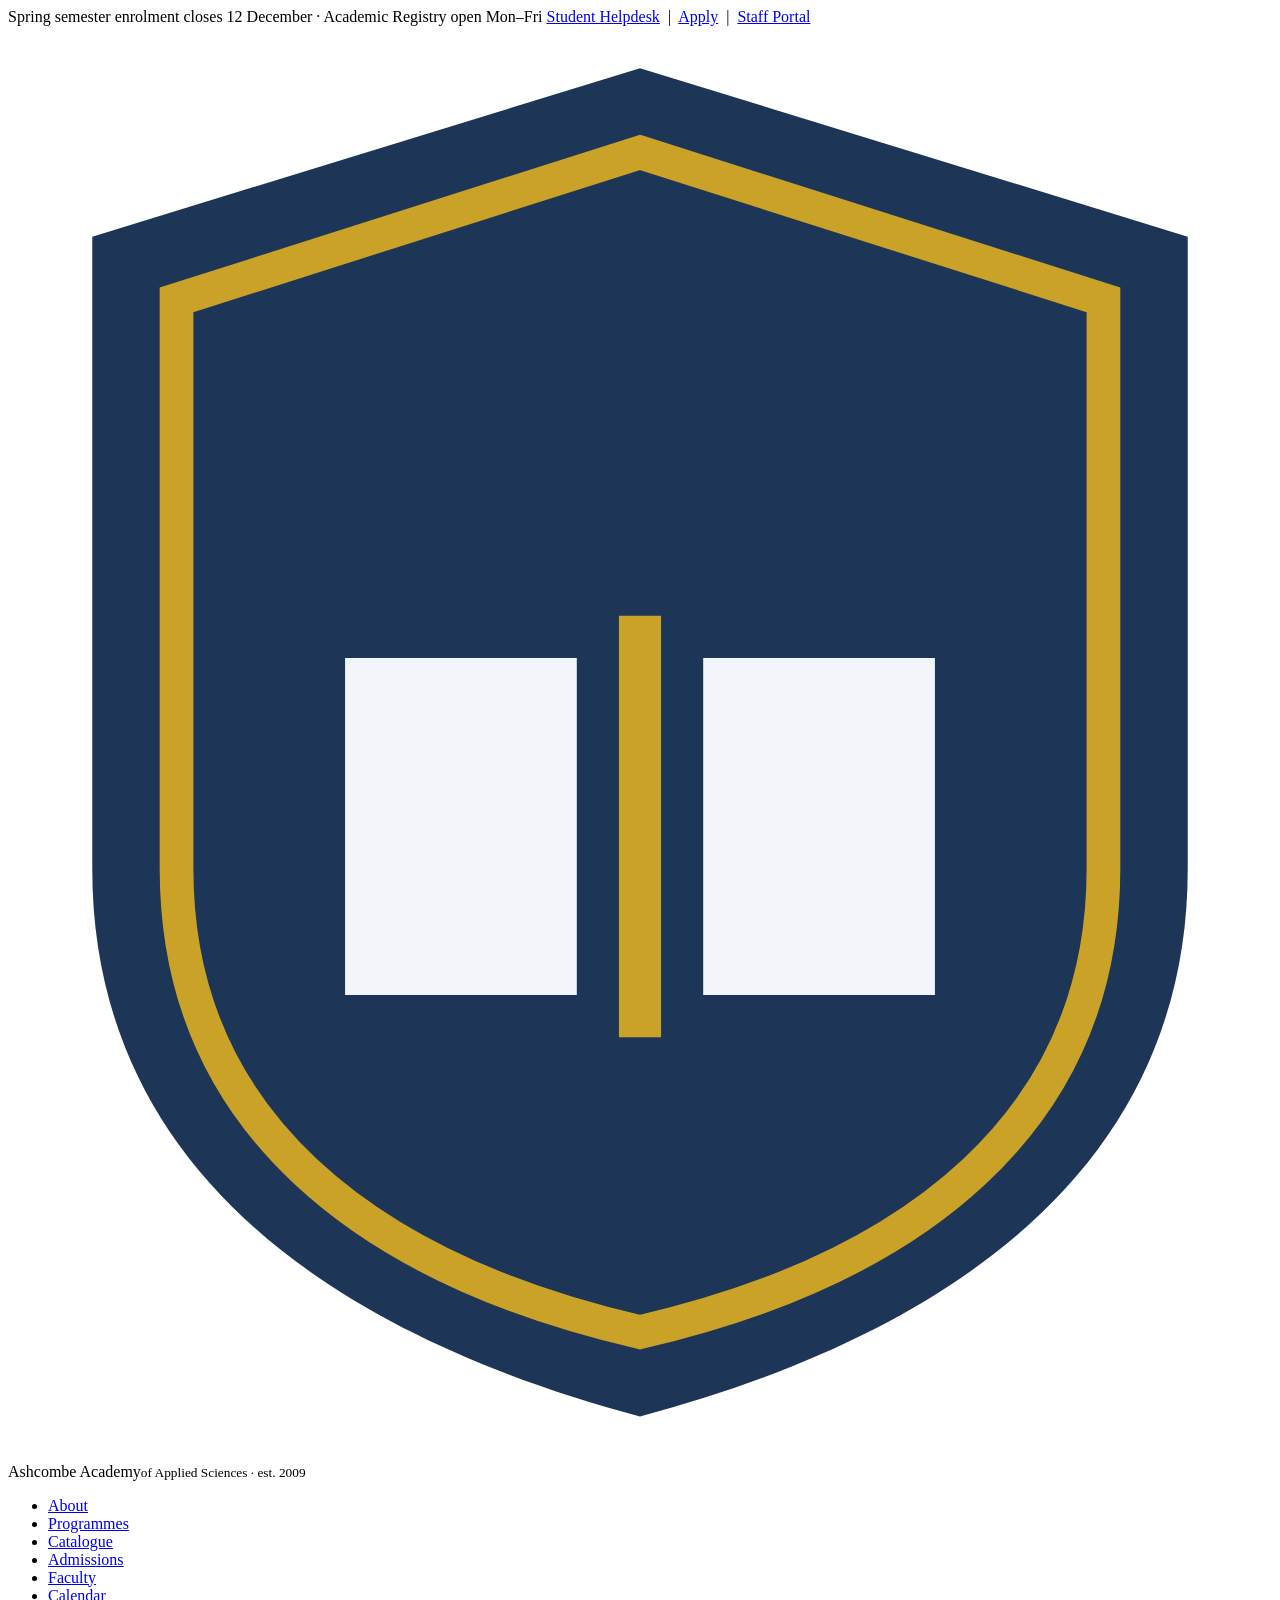
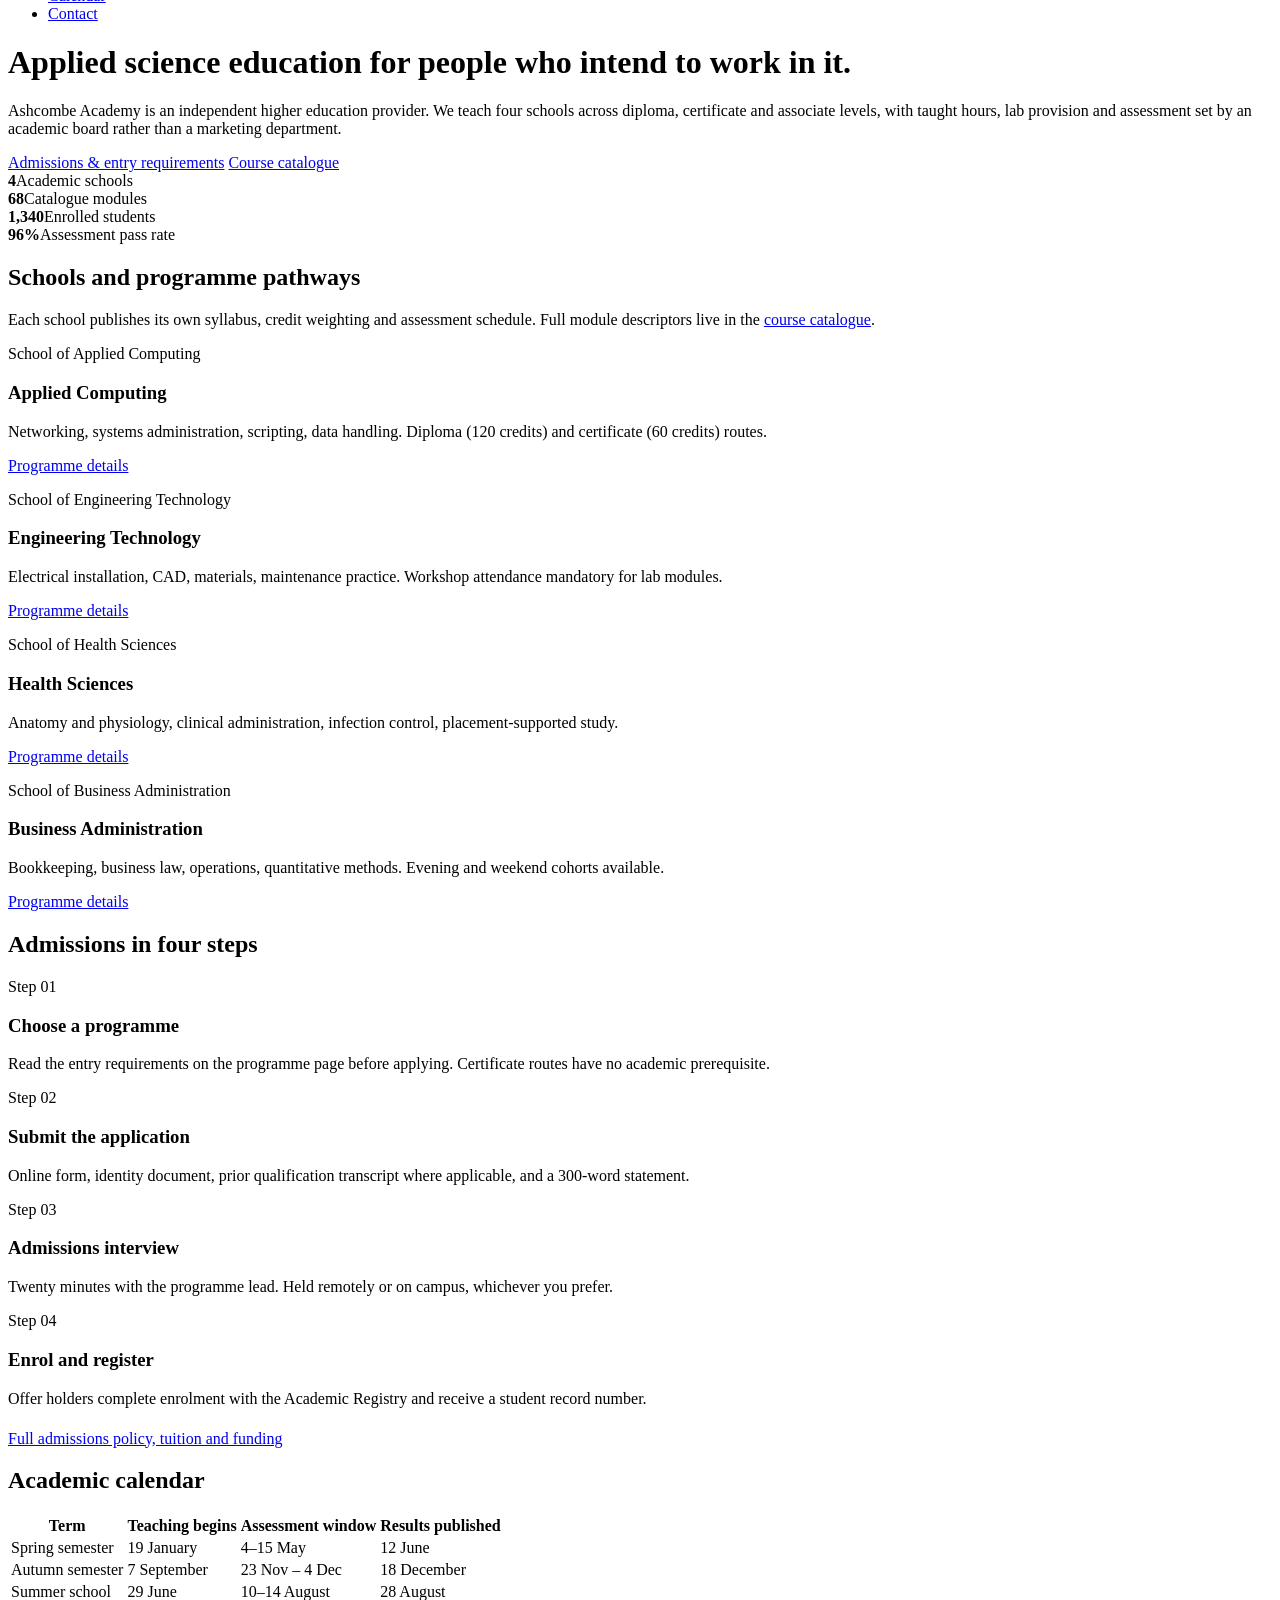
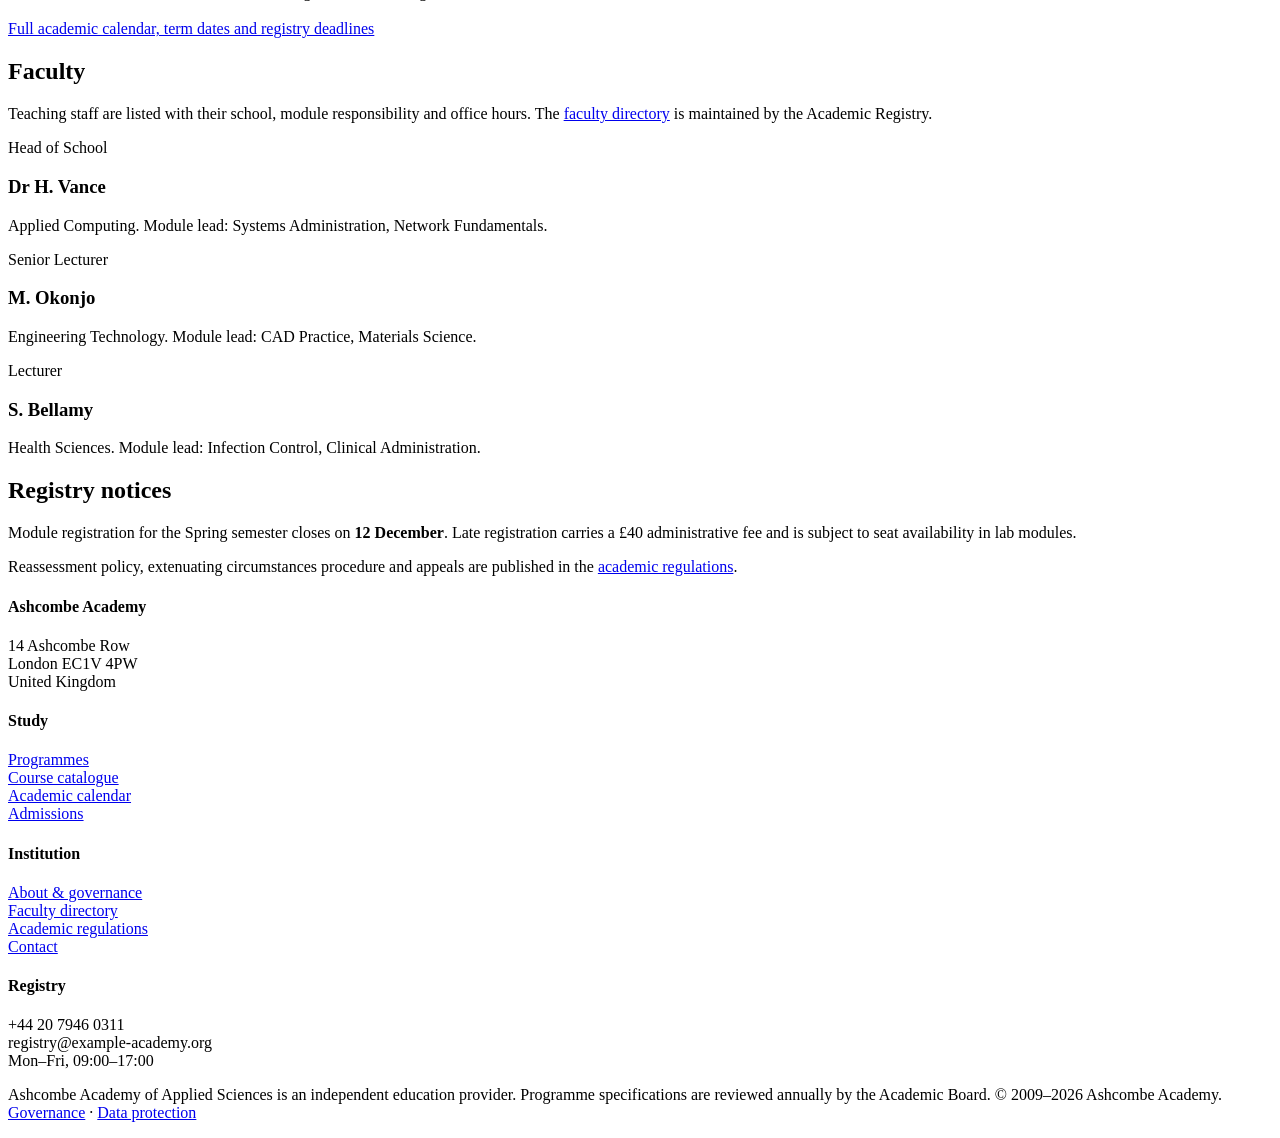
==== index.html @ 62496ec7 "Create index.html" ====
<!doctype html>
<html lang="en">
<head>
<meta charset="utf-8">
<meta name="viewport" content="width=device-width,initial-scale=1">
<title>Ashcombe Academy of Applied Sciences | Independent Higher Education &amp; Professional Study</title>
<meta name="description" content="Ashcombe Academy of Applied Sciences is an independent education provider offering accredited diploma, certificate and associate-level programmes in applied computing, engineering technology, health sciences and business administration. Admissions, academic calendar, course catalogue and faculty directory.">
<meta name="keywords" content="academy, education, higher education, admissions, curriculum, syllabus, tuition, academic calendar, course catalogue, faculty, enrolment, diploma, certificate, credit hours, registrar, students">
<meta name="robots" content="index,follow,max-image-preview:large">
<meta name="author" content="Ashcombe Academy of Applied Sciences">
<link rel="canonical" href="https://example-academy.org/">
<link rel="stylesheet" href="/style.css">
<meta property="og:type" content="website">
<meta property="og:site_name" content="Ashcombe Academy of Applied Sciences">
<meta property="og:title" content="Ashcombe Academy of Applied Sciences">
<meta property="og:description" content="Independent academy for applied sciences. Diploma, certificate and associate programmes. Admissions open for the Spring semester.">
<script type="application/ld+json">
{
  "@context":"https://schema.org",
  "@type":"CollegeOrUniversity",
  "name":"Ashcombe Academy of Applied Sciences",
  "alternateName":"Ashcombe Academy",
  "url":"https://example-academy.org/",
  "logo":"https://example-academy.org/crest.svg",
  "description":"Independent higher education academy delivering diploma, certificate and associate-level programmes in applied computing, engineering technology, health sciences and business administration.",
  "foundingDate":"2009",
  "email":"admissions@example-academy.org",
  "telephone":"+44-20-7946-0311",
  "address":{"@type":"PostalAddress","streetAddress":"14 Ashcombe Row","addressLocality":"London","postalCode":"EC1V 4PW","addressCountry":"GB"},
  "sameAs":["https://www.ed.gov/","https://eric.ed.gov/"],
  "department":[
    {"@type":"EducationalOrganization","name":"School of Applied Computing"},
    {"@type":"EducationalOrganization","name":"School of Engineering Technology"},
    {"@type":"EducationalOrganization","name":"School of Health Sciences"},
    {"@type":"EducationalOrganization","name":"School of Business Administration"}
  ]
}
</script>
</head>
<body>

<div class="topbar"><div class="wrap">
  <span>Spring semester enrolment closes 12 December &middot; Academic Registry open Mon–Fri</span>
  <span><a href="/contact/">Student Helpdesk</a> &nbsp;|&nbsp; <a href="/admissions/">Apply</a> &nbsp;|&nbsp; <a href="/faculty/">Staff Portal</a></span>
</div></div>

<header class="site"><div class="wrap">
  <svg class="crest" viewBox="0 0 60 68" aria-label="Ashcombe Academy crest">
    <path d="M30 2 56 10v30c0 14-11 22-26 26C15 62 4 54 4 40V10Z" fill="#1d3557"/>
    <path d="M30 6 52 13v27c0 12-9 19-22 22C17 59 8 52 8 40V13Z" fill="none" stroke="#c9a227" stroke-width="1.6"/>
    <path d="M16 30h11v16H16zM33 30h11v16H33z" fill="#f2f5f9"/>
    <path d="M30 28v20" stroke="#c9a227" stroke-width="2"/>
  </svg>
  <div class="wordmark">Ashcombe Academy<small>of Applied Sciences &middot; est. 2009</small></div>
  <nav class="main"><ul>
    <li><a href="/about/">About</a></li>
    <li><a href="/programs/">Programmes</a></li>
    <li><a href="/catalog/">Catalogue</a></li>
    <li><a href="/admissions/">Admissions</a></li>
    <li><a href="/faculty/">Faculty</a></li>
    <li><a href="/calendar/">Calendar</a></li>
    <li><a href="/contact/">Contact</a></li>
  </ul></nav>
</div></header>

<div class="hero"><div class="wrap">
  <h1>Applied science education for people who intend to work in it.</h1>
  <p>Ashcombe Academy is an independent higher education provider. We teach four schools across diploma, certificate and associate levels, with taught hours, lab provision and assessment set by an academic board rather than a marketing department.</p>
  <a class="btn" href="/admissions/">Admissions &amp; entry requirements</a>
  <a class="btn alt" href="/catalog/">Course catalogue</a>
</div></div>

<div class="wrap"><div class="stats">
  <div class="stat"><b>4</b><span>Academic schools</span></div>
  <div class="stat"><b>68</b><span>Catalogue modules</span></div>
  <div class="stat"><b>1,340</b><span>Enrolled students</span></div>
  <div class="stat"><b>96%</b><span>Assessment pass rate</span></div>
</div></div>

<section><div class="wrap">
  <h2>Schools and programme pathways</h2>
  <p>Each school publishes its own syllabus, credit weighting and assessment schedule. Full module descriptors live in the <a href="/catalog/">course catalogue</a>.</p>
  <div class="grid">
    <article class="card"><div class="meta">School of Applied Computing</div><h3>Applied Computing</h3>
      <p>Networking, systems administration, scripting, data handling. Diploma (120 credits) and certificate (60 credits) routes.</p>
      <p><a href="/programs/#computing">Programme details</a></p></article>
    <article class="card"><div class="meta">School of Engineering Technology</div><h3>Engineering Technology</h3>
      <p>Electrical installation, CAD, materials, maintenance practice. Workshop attendance mandatory for lab modules.</p>
      <p><a href="/programs/#engineering">Programme details</a></p></article>
    <article class="card"><div class="meta">School of Health Sciences</div><h3>Health Sciences</h3>
      <p>Anatomy and physiology, clinical administration, infection control, placement-supported study.</p>
      <p><a href="/programs/#health">Programme details</a></p></article>
    <article class="card"><div class="meta">School of Business Administration</div><h3>Business Administration</h3>
      <p>Bookkeeping, business law, operations, quantitative methods. Evening and weekend cohorts available.</p>
      <p><a href="/programs/#business">Programme details</a></p></article>
  </div>
</div></section>

<section><div class="wrap">
  <h2>Admissions in four steps</h2>
  <div class="grid">
    <div class="card"><div class="meta">Step 01</div><h3>Choose a programme</h3><p>Read the entry requirements on the programme page before applying. Certificate routes have no academic prerequisite.</p></div>
    <div class="card"><div class="meta">Step 02</div><h3>Submit the application</h3><p>Online form, identity document, prior qualification transcript where applicable, and a 300-word statement.</p></div>
    <div class="card"><div class="meta">Step 03</div><h3>Admissions interview</h3><p>Twenty minutes with the programme lead. Held remotely or on campus, whichever you prefer.</p></div>
    <div class="card"><div class="meta">Step 04</div><h3>Enrol and register</h3><p>Offer holders complete enrolment with the Academic Registry and receive a student record number.</p></div>
  </div>
  <p style="margin-top:22px"><a href="/admissions/">Full admissions policy, tuition and funding</a></p>
</div></section>

<section><div class="wrap">
  <h2>Academic calendar</h2>
  <table>
    <tr><th>Term</th><th>Teaching begins</th><th>Assessment window</th><th>Results published</th></tr>
    <tr><td>Spring semester</td><td>19 January</td><td>4–15 May</td><td>12 June</td></tr>
    <tr><td>Autumn semester</td><td>7 September</td><td>23 Nov – 4 Dec</td><td>18 December</td></tr>
    <tr><td>Summer school</td><td>29 June</td><td>10–14 August</td><td>28 August</td></tr>
  </table>
  <p style="margin-top:16px"><a href="/calendar/">Full academic calendar, term dates and registry deadlines</a></p>
</div></section>

<section><div class="wrap">
  <h2>Faculty</h2>
  <p>Teaching staff are listed with their school, module responsibility and office hours. The <a href="/faculty/">faculty directory</a> is maintained by the Academic Registry.</p>
  <div class="grid">
    <div class="card"><div class="meta">Head of School</div><h3>Dr H. Vance</h3><p>Applied Computing. Module lead: Systems Administration, Network Fundamentals.</p></div>
    <div class="card"><div class="meta">Senior Lecturer</div><h3>M. Okonjo</h3><p>Engineering Technology. Module lead: CAD Practice, Materials Science.</p></div>
    <div class="card"><div class="meta">Lecturer</div><h3>S. Bellamy</h3><p>Health Sciences. Module lead: Infection Control, Clinical Administration.</p></div>
  </div>
</div></section>

<section><div class="wrap">
  <h2>Registry notices</h2>
  <p class="notice">Module registration for the Spring semester closes on <strong>12 December</strong>. Late registration carries a £40 administrative fee and is subject to seat availability in lab modules.</p>
  <p style="margin-top:16px">Reassessment policy, extenuating circumstances procedure and appeals are published in the <a href="/about/#regulations">academic regulations</a>.</p>
</div></section>

<footer><div class="wrap">
  <div class="cols">
    <div><h4>Ashcombe Academy</h4><p>14 Ashcombe Row<br>London EC1V 4PW<br>United Kingdom</p></div>
    <div><h4>Study</h4><p><a href="/programs/">Programmes</a><br><a href="/catalog/">Course catalogue</a><br><a href="/calendar/">Academic calendar</a><br><a href="/admissions/">Admissions</a></p></div>
    <div><h4>Institution</h4><p><a href="/about/">About &amp; governance</a><br><a href="/faculty/">Faculty directory</a><br><a href="/about/#regulations">Academic regulations</a><br><a href="/contact/">Contact</a></p></div>
    <div><h4>Registry</h4><p>+44 20 7946 0311<br>registry@example-academy.org<br>Mon–Fri, 09:00–17:00</p></div>
  </div>
  <div class="legal">
    <p>Ashcombe Academy of Applied Sciences is an independent education provider. Programme specifications are reviewed annually by the Academic Board. &copy; 2009–2026 Ashcombe Academy. <a href="/about/">Governance</a> &middot; <a href="/contact/">Data protection</a></p>
  </div>
</div></footer>
</body>
</html>
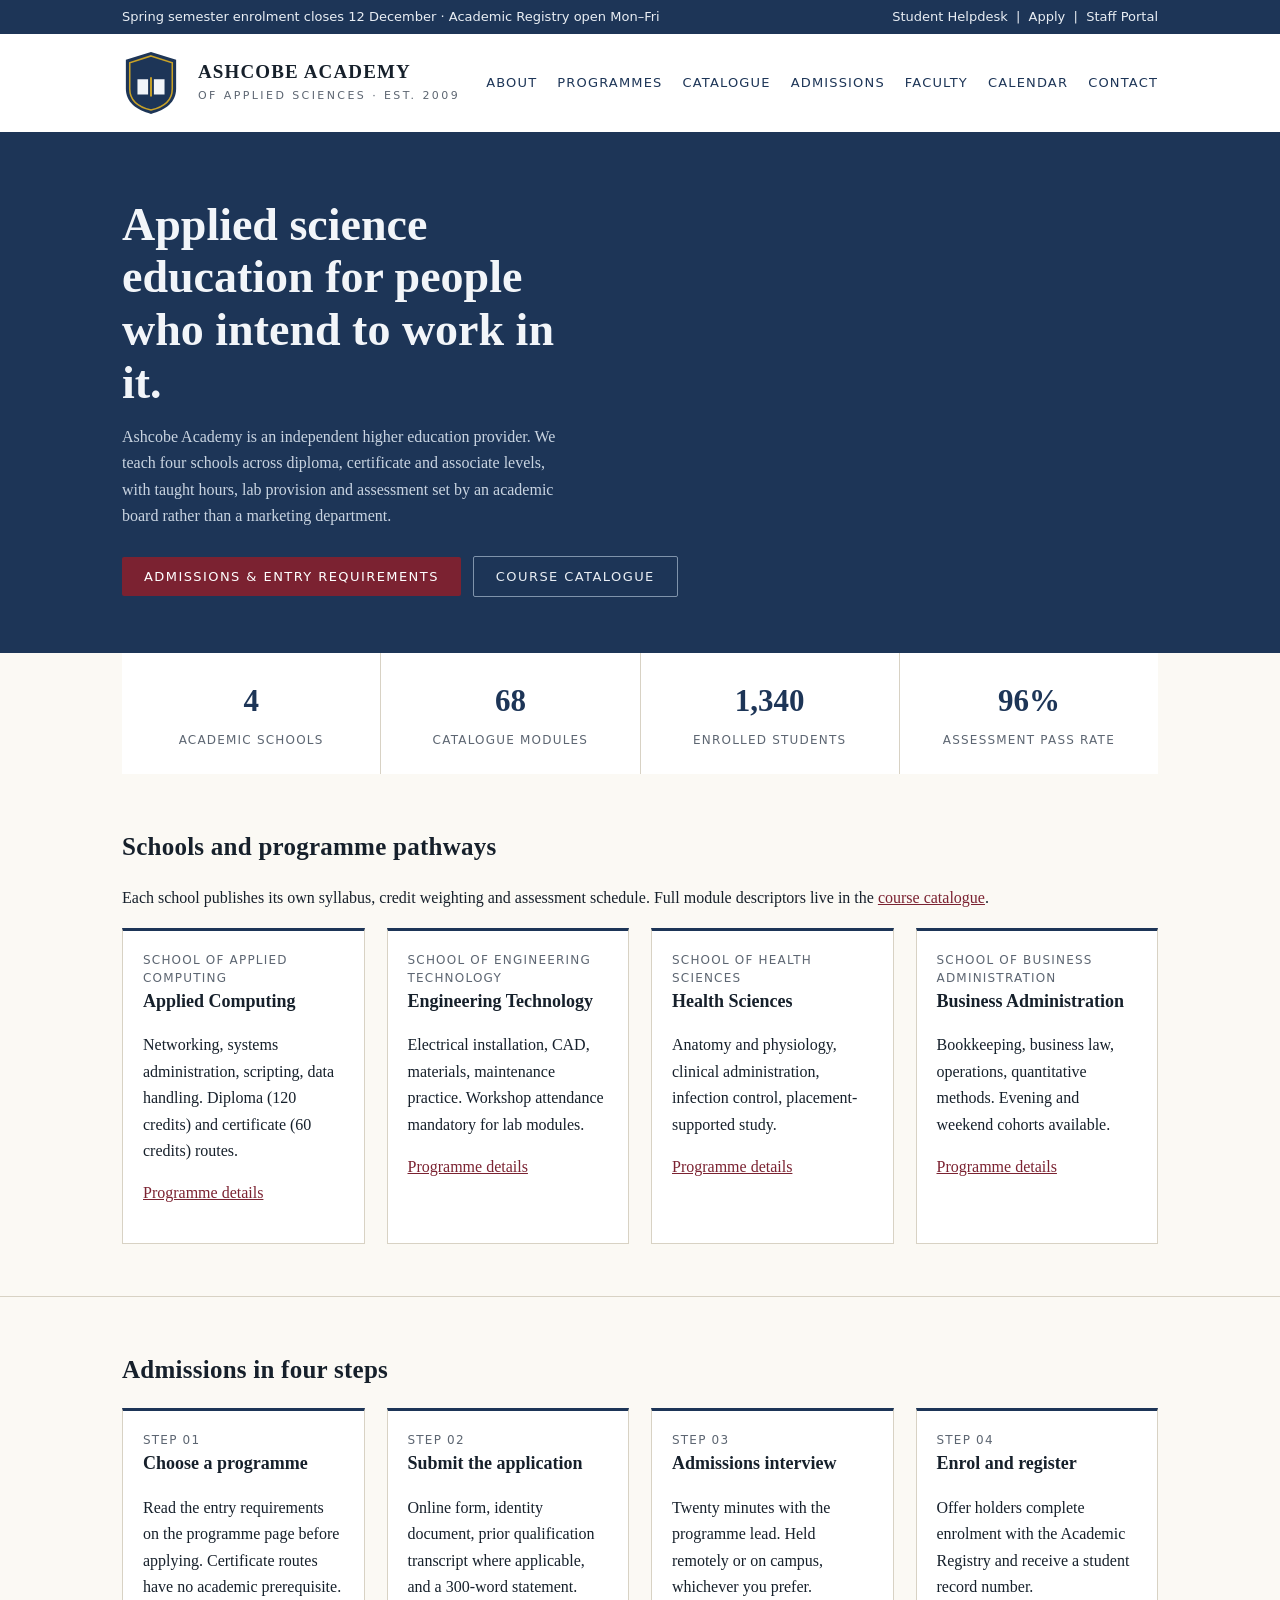
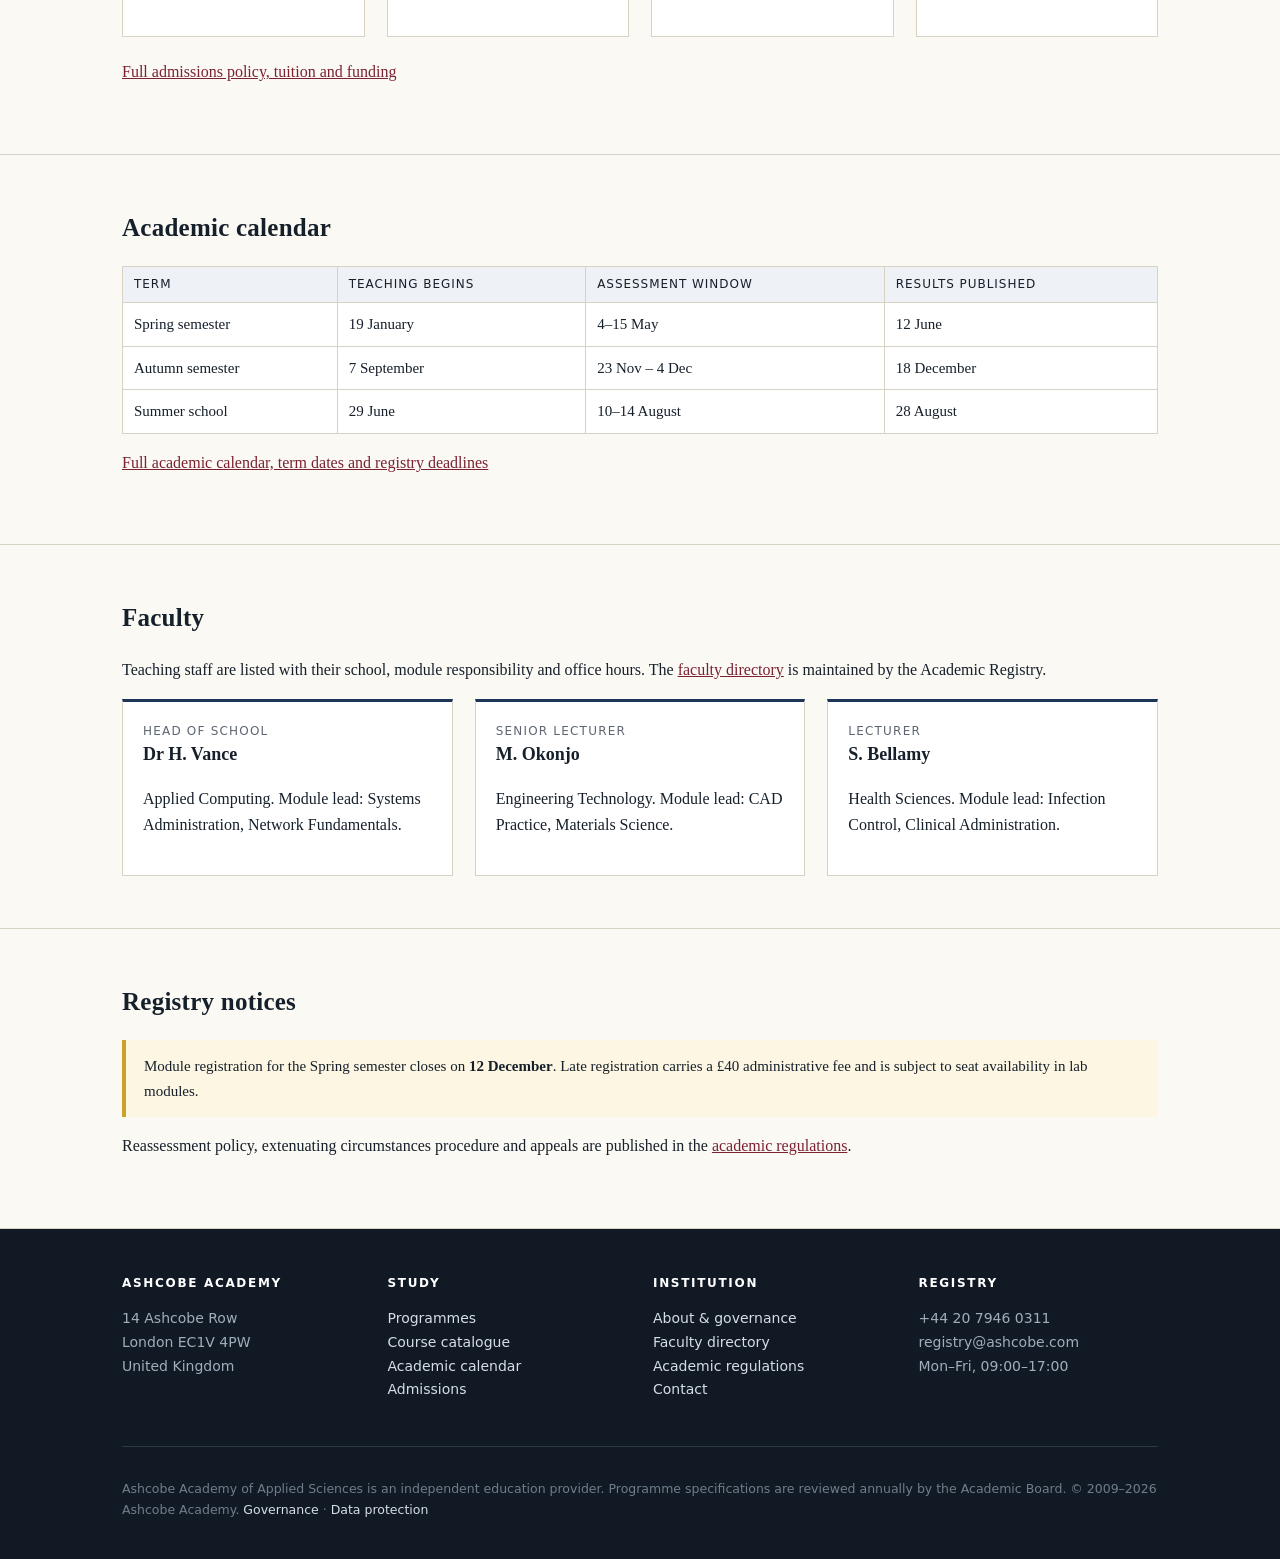
==== commit a1cbe280: "Update index.html" ====
--- a/index.html
+++ b/index.html
@@ -3,30 +3,30 @@
 <head>
 <meta charset="utf-8">
 <meta name="viewport" content="width=device-width,initial-scale=1">
-<title>Ashcombe Academy of Applied Sciences | Independent Higher Education &amp; Professional Study</title>
-<meta name="description" content="Ashcombe Academy of Applied Sciences is an independent education provider offering accredited diploma, certificate and associate-level programmes in applied computing, engineering technology, health sciences and business administration. Admissions, academic calendar, course catalogue and faculty directory.">
+<title>Ashcobe Academy of Applied Sciences | Independent Higher Education &amp; Professional Study</title>
+<meta name="description" content="Ashcobe Academy of Applied Sciences is an independent education provider offering accredited diploma, certificate and associate-level programmes in applied computing, engineering technology, health sciences and business administration. Admissions, academic calendar, course catalogue and faculty directory.">
 <meta name="keywords" content="academy, education, higher education, admissions, curriculum, syllabus, tuition, academic calendar, course catalogue, faculty, enrolment, diploma, certificate, credit hours, registrar, students">
 <meta name="robots" content="index,follow,max-image-preview:large">
-<meta name="author" content="Ashcombe Academy of Applied Sciences">
-<link rel="canonical" href="https://example-academy.org/">
+<meta name="author" content="Ashcobe Academy of Applied Sciences">
+<link rel="canonical" href="https://ashcobe.com/">
 <link rel="stylesheet" href="/style.css">
 <meta property="og:type" content="website">
-<meta property="og:site_name" content="Ashcombe Academy of Applied Sciences">
-<meta property="og:title" content="Ashcombe Academy of Applied Sciences">
+<meta property="og:site_name" content="Ashcobe Academy of Applied Sciences">
+<meta property="og:title" content="Ashcobe Academy of Applied Sciences">
 <meta property="og:description" content="Independent academy for applied sciences. Diploma, certificate and associate programmes. Admissions open for the Spring semester.">
 <script type="application/ld+json">
 {
   "@context":"https://schema.org",
   "@type":"CollegeOrUniversity",
-  "name":"Ashcombe Academy of Applied Sciences",
-  "alternateName":"Ashcombe Academy",
-  "url":"https://example-academy.org/",
-  "logo":"https://example-academy.org/crest.svg",
+  "name":"Ashcobe Academy of Applied Sciences",
+  "alternateName":"Ashcobe Academy",
+  "url":"https://ashcobe.com/",
+  "logo":"https://ashcobe.com/crest.svg",
   "description":"Independent higher education academy delivering diploma, certificate and associate-level programmes in applied computing, engineering technology, health sciences and business administration.",
   "foundingDate":"2009",
-  "email":"admissions@example-academy.org",
+  "email":"admissions@ashcobe.com",
   "telephone":"+44-20-7946-0311",
-  "address":{"@type":"PostalAddress","streetAddress":"14 Ashcombe Row","addressLocality":"London","postalCode":"EC1V 4PW","addressCountry":"GB"},
+  "address":{"@type":"PostalAddress","streetAddress":"14 Ashcobe Row","addressLocality":"London","postalCode":"EC1V 4PW","addressCountry":"GB"},
   "sameAs":["https://www.ed.gov/","https://eric.ed.gov/"],
   "department":[
     {"@type":"EducationalOrganization","name":"School of Applied Computing"},
@@ -45,13 +45,13 @@
 </div></div>
 
 <header class="site"><div class="wrap">
-  <svg class="crest" viewBox="0 0 60 68" aria-label="Ashcombe Academy crest">
+  <svg class="crest" viewBox="0 0 60 68" aria-label="Ashcobe Academy crest">
     <path d="M30 2 56 10v30c0 14-11 22-26 26C15 62 4 54 4 40V10Z" fill="#1d3557"/>
     <path d="M30 6 52 13v27c0 12-9 19-22 22C17 59 8 52 8 40V13Z" fill="none" stroke="#c9a227" stroke-width="1.6"/>
     <path d="M16 30h11v16H16zM33 30h11v16H33z" fill="#f2f5f9"/>
     <path d="M30 28v20" stroke="#c9a227" stroke-width="2"/>
   </svg>
-  <div class="wordmark">Ashcombe Academy<small>of Applied Sciences &middot; est. 2009</small></div>
+  <div class="wordmark">Ashcobe Academy<small>of Applied Sciences &middot; est. 2009</small></div>
   <nav class="main"><ul>
     <li><a href="/about/">About</a></li>
     <li><a href="/programs/">Programmes</a></li>
@@ -65,7 +65,7 @@
 
 <div class="hero"><div class="wrap">
   <h1>Applied science education for people who intend to work in it.</h1>
-  <p>Ashcombe Academy is an independent higher education provider. We teach four schools across diploma, certificate and associate levels, with taught hours, lab provision and assessment set by an academic board rather than a marketing department.</p>
+  <p>Ashcobe Academy is an independent higher education provider. We teach four schools across diploma, certificate and associate levels, with taught hours, lab provision and assessment set by an academic board rather than a marketing department.</p>
   <a class="btn" href="/admissions/">Admissions &amp; entry requirements</a>
   <a class="btn alt" href="/catalog/">Course catalogue</a>
 </div></div>
@@ -136,13 +136,13 @@
 
 <footer><div class="wrap">
   <div class="cols">
-    <div><h4>Ashcombe Academy</h4><p>14 Ashcombe Row<br>London EC1V 4PW<br>United Kingdom</p></div>
+    <div><h4>Ashcobe Academy</h4><p>14 Ashcobe Row<br>London EC1V 4PW<br>United Kingdom</p></div>
     <div><h4>Study</h4><p><a href="/programs/">Programmes</a><br><a href="/catalog/">Course catalogue</a><br><a href="/calendar/">Academic calendar</a><br><a href="/admissions/">Admissions</a></p></div>
     <div><h4>Institution</h4><p><a href="/about/">About &amp; governance</a><br><a href="/faculty/">Faculty directory</a><br><a href="/about/#regulations">Academic regulations</a><br><a href="/contact/">Contact</a></p></div>
-    <div><h4>Registry</h4><p>+44 20 7946 0311<br>registry@example-academy.org<br>Mon–Fri, 09:00–17:00</p></div>
+    <div><h4>Registry</h4><p>+44 20 7946 0311<br>registry@ashcobe.com<br>Mon–Fri, 09:00–17:00</p></div>
   </div>
   <div class="legal">
-    <p>Ashcombe Academy of Applied Sciences is an independent education provider. Programme specifications are reviewed annually by the Academic Board. &copy; 2009–2026 Ashcombe Academy. <a href="/about/">Governance</a> &middot; <a href="/contact/">Data protection</a></p>
+    <p>Ashcobe Academy of Applied Sciences is an independent education provider. Programme specifications are reviewed annually by the Academic Board. &copy; 2009–2026 Ashcobe Academy. <a href="/about/">Governance</a> &middot; <a href="/contact/">Data protection</a></p>
   </div>
 </div></footer>
 </body>
--- a/style.css
+++ b/style.css
@@ -0,0 +1,44 @@
+:root{--ink:#16202b;--navy:#1d3557;--ox:#7b2231;--paper:#fbf9f4;--line:#d8d2c4;--mut:#5d6672}
+*{box-sizing:border-box}
+body{margin:0;background:var(--paper);color:var(--ink);font:16px/1.65 Georgia,"Times New Roman",serif}
+a{color:var(--ox)}
+.wrap{max-width:1080px;margin:0 auto;padding:0 22px}
+.topbar{background:var(--navy);color:#e9eef4;font:13px/1.5 system-ui,sans-serif}
+.topbar .wrap{display:flex;justify-content:space-between;gap:16px;padding:7px 22px;flex-wrap:wrap}
+.topbar a{color:#e9eef4;text-decoration:none}
+header.site{background:#fff;border-bottom:3px solid var(--navy)}
+header.site .wrap{display:flex;align-items:center;gap:18px;padding:16px 22px;flex-wrap:wrap}
+.crest{width:58px;height:66px;flex:0 0 auto}
+.wordmark{font-size:19px;font-weight:700;letter-spacing:.06em;text-transform:uppercase;line-height:1.2}
+.wordmark small{display:block;font:11px/1.4 system-ui,sans-serif;letter-spacing:.22em;color:var(--mut);font-weight:400;margin-top:4px}
+nav.main{margin-left:auto}
+nav.main ul{display:flex;gap:20px;list-style:none;margin:0;padding:0;font:13px/1 system-ui,sans-serif;letter-spacing:.09em;text-transform:uppercase}
+nav.main a{color:var(--navy);text-decoration:none;padding-bottom:4px;border-bottom:2px solid transparent}
+nav.main a:hover{border-bottom-color:var(--ox)}
+.hero{background:var(--navy);color:#f2f5f9;padding:64px 0 56px}
+.hero h1{font-size:clamp(28px,4.6vw,46px);line-height:1.15;margin:0 0 14px;max-width:20ch}
+.hero p{max-width:56ch;color:#c9d4e1;margin:0 0 26px}
+.btn{display:inline-block;background:var(--ox);color:#fff;text-decoration:none;font:13px/1 system-ui,sans-serif;letter-spacing:.11em;text-transform:uppercase;padding:13px 22px;border-radius:2px}
+.btn.alt{background:transparent;border:1px solid #7f93ab;color:#e9eef4;margin-left:8px}
+section{padding:52px 0;border-bottom:1px solid var(--line)}
+h2{font-size:25px;margin:0 0 18px;letter-spacing:.01em}
+h3{font-size:18px;margin:0 0 8px}
+.grid{display:grid;gap:22px;grid-template-columns:repeat(auto-fit,minmax(240px,1fr))}
+.card{background:#fff;border:1px solid var(--line);border-top:3px solid var(--navy);padding:20px}
+.card .meta{font:12px/1.5 system-ui,sans-serif;letter-spacing:.1em;text-transform:uppercase;color:var(--mut)}
+.stats{display:grid;grid-template-columns:repeat(auto-fit,minmax(150px,1fr));gap:1px;background:var(--line)}
+.stat{background:#fff;padding:22px;text-align:center}
+.stat b{display:block;font-size:31px;color:var(--navy)}
+.stat span{font:12px/1.4 system-ui,sans-serif;letter-spacing:.1em;text-transform:uppercase;color:var(--mut)}
+table{width:100%;border-collapse:collapse;font-size:15px;background:#fff}
+th,td{border:1px solid var(--line);padding:9px 11px;text-align:left;vertical-align:top}
+th{background:#eef1f5;font:12px/1.4 system-ui,sans-serif;letter-spacing:.08em;text-transform:uppercase}
+.course{border-bottom:1px solid var(--line);padding:16px 0}
+.course code{font:13px/1 monospace;color:var(--ox)}
+footer{background:#111a24;color:#9fadbc;font:14px/1.7 system-ui,sans-serif;padding:44px 0 26px}
+footer a{color:#d5dee7;text-decoration:none}
+footer .cols{display:grid;gap:26px;grid-template-columns:repeat(auto-fit,minmax(200px,1fr));margin-bottom:30px}
+footer h4{color:#fff;font-size:12px;letter-spacing:.14em;text-transform:uppercase;margin:0 0 10px}
+.legal{border-top:1px solid #2b3846;padding-top:18px;font-size:12.5px;color:#6f7d8c}
+.notice{background:#fdf6e3;border-left:4px solid #c9a227;padding:14px 18px;font-size:15px}
+@media(max-width:640px){nav.main ul{gap:13px;font-size:11.5px}nav.main{width:100%}.hero{padding:44px 0}}
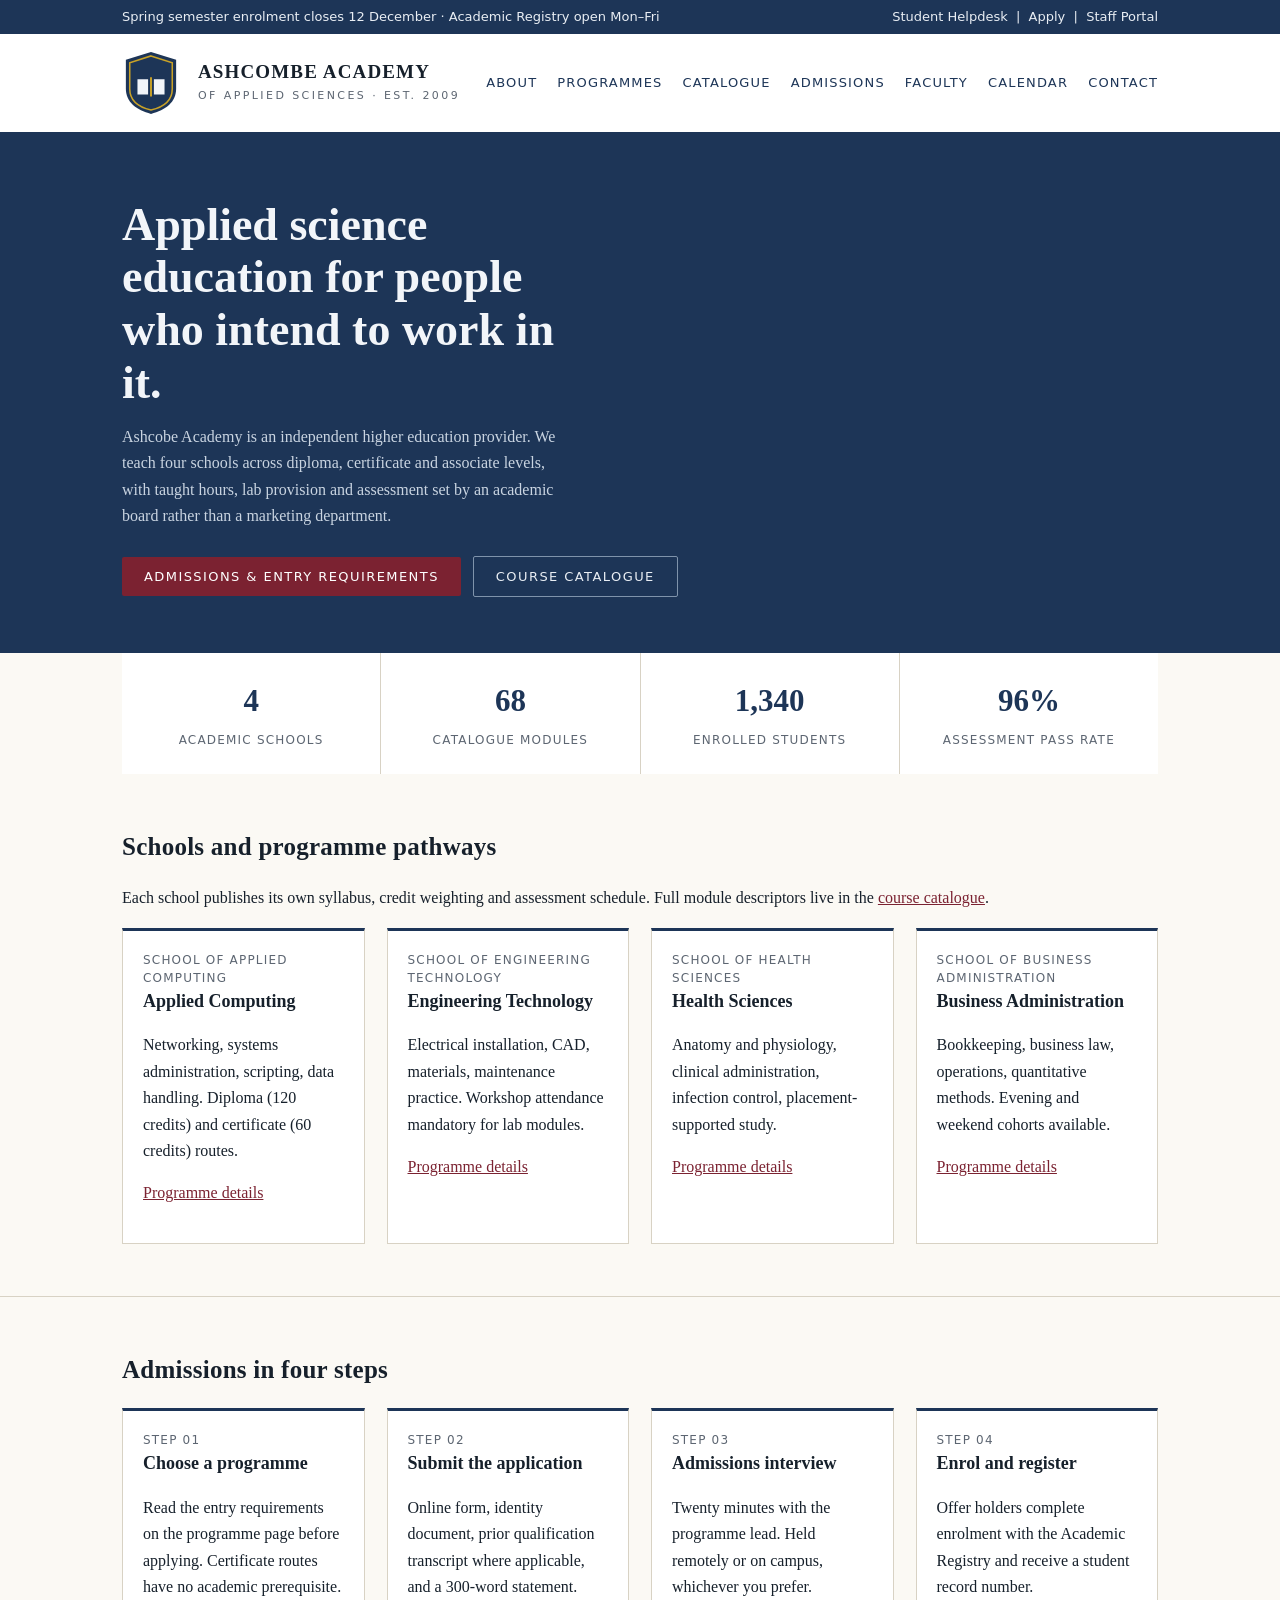
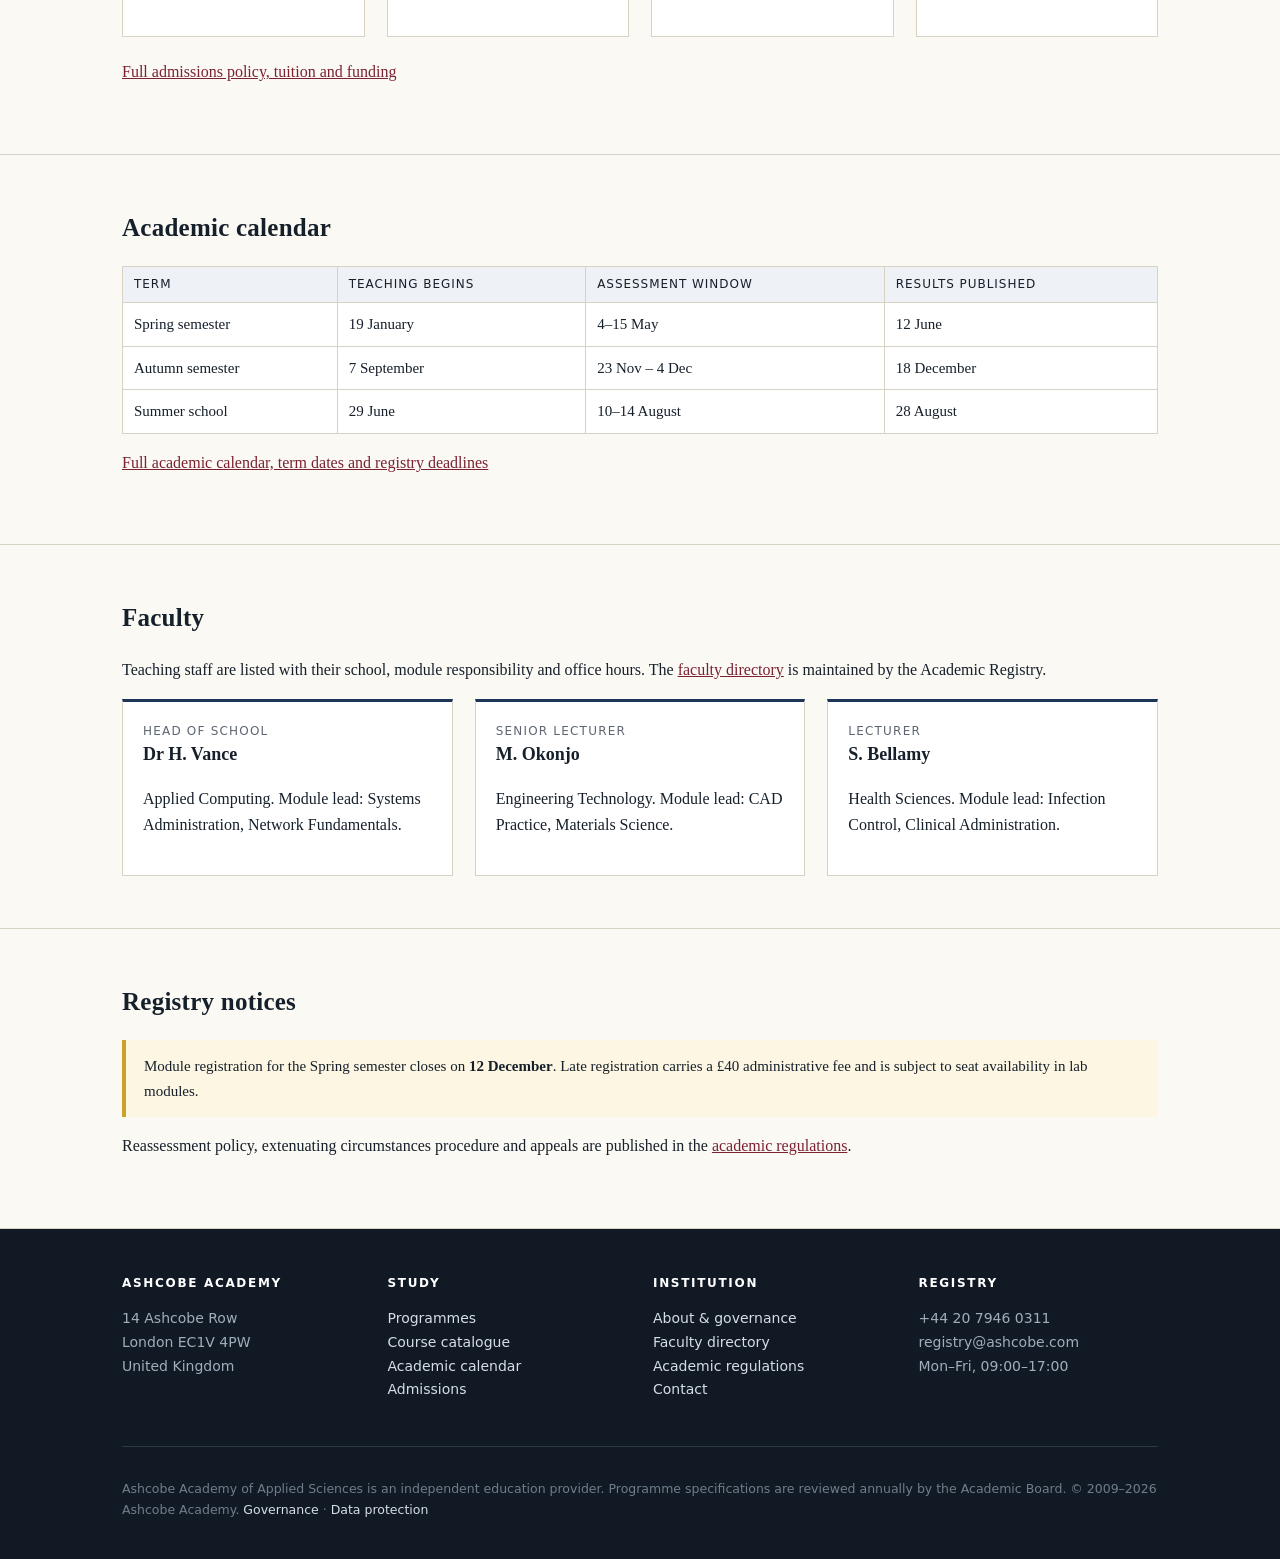
==== commit 187c0da5: "Update index.html" ====
--- a/index.html
+++ b/index.html
@@ -3,7 +3,7 @@
 <head>
 <meta charset="utf-8">
 <meta name="viewport" content="width=device-width,initial-scale=1">
-<title>Ashcobe Academy of Applied Sciences | Independent Higher Education &amp; Professional Study</title>
+<title>Ashcombe Academy of Applied Sciences | Independent Higher Education &amp; Professional Study</title>
 <meta name="description" content="Ashcobe Academy of Applied Sciences is an independent education provider offering accredited diploma, certificate and associate-level programmes in applied computing, engineering technology, health sciences and business administration. Admissions, academic calendar, course catalogue and faculty directory.">
 <meta name="keywords" content="academy, education, higher education, admissions, curriculum, syllabus, tuition, academic calendar, course catalogue, faculty, enrolment, diploma, certificate, credit hours, registrar, students">
 <meta name="robots" content="index,follow,max-image-preview:large">
@@ -51,7 +51,7 @@
     <path d="M16 30h11v16H16zM33 30h11v16H33z" fill="#f2f5f9"/>
     <path d="M30 28v20" stroke="#c9a227" stroke-width="2"/>
   </svg>
-  <div class="wordmark">Ashcobe Academy<small>of Applied Sciences &middot; est. 2009</small></div>
+  <div class="wordmark">Ashcombe Academy<small>of Applied Sciences &middot; est. 2009</small></div>
   <nav class="main"><ul>
     <li><a href="/about/">About</a></li>
     <li><a href="/programs/">Programmes</a></li>
